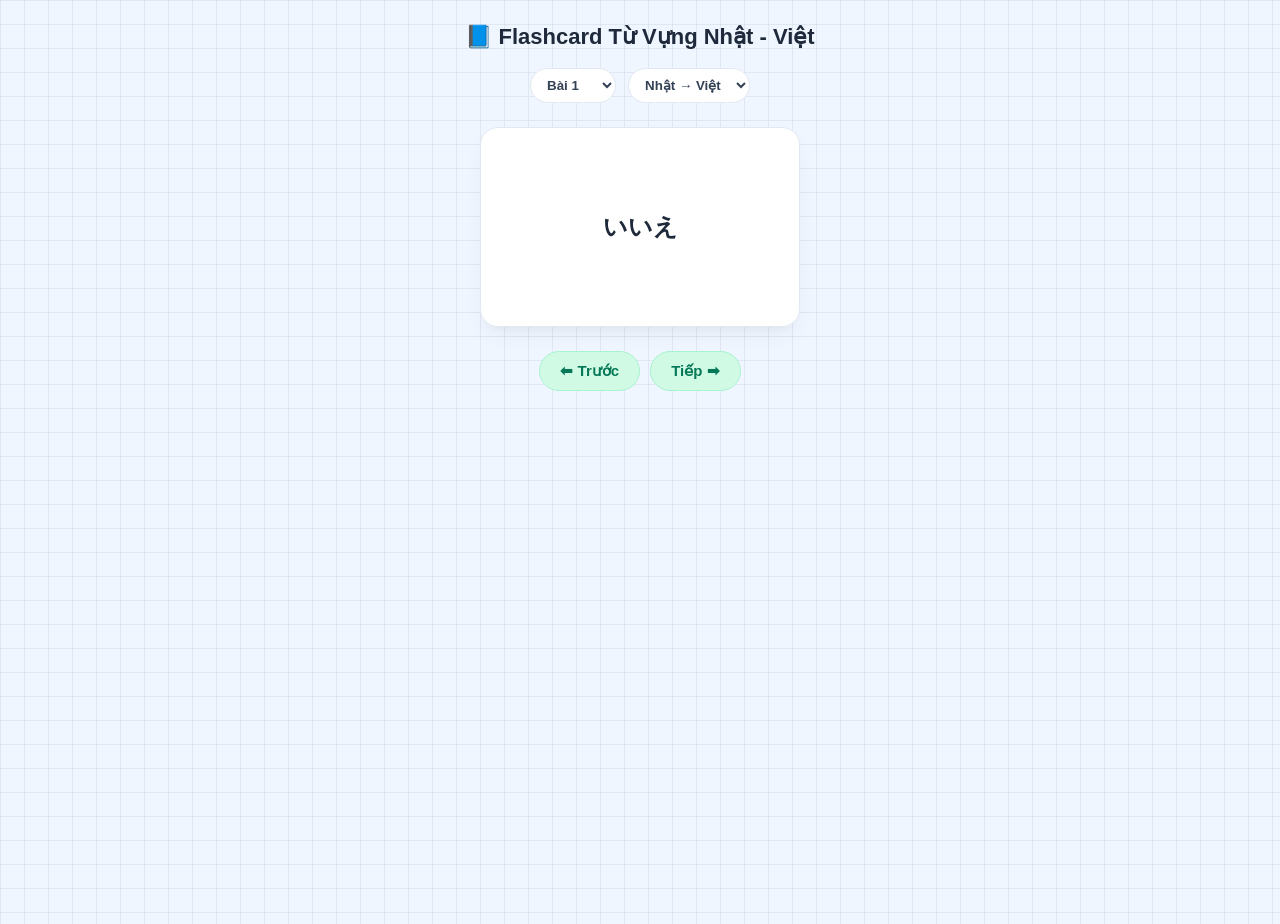
==== lessons.html @ 996d9944 "add dashboard page and refactor code" ====
<!DOCTYPE html>
<html lang="en">

<head>
  <meta charset="UTF-8">
  <meta name="viewport" content="width=device-width, initial-scale=1" />
  <title>Flashcard Học Từ Vựng</title>
  <link rel="stylesheet" href="base.css">
  <link rel="stylesheet" href="lessons.css">
</head>

<body>

  <h2>📘 Flashcard Từ Vựng Nhật - Việt</h2>

  <div class="top-bar">
    <select id="lesson">
      <option value="lesson1">Bài 1</option>
      <option value="lesson2">Bài 2</option>
      <option value="lesson3">Bài 3</option>
      <option value="lesson4">Bài 4</option>
      <option value="lesson5">Bài 5</option>
      <option value="lesson6">Bài 6</option>
      <option value="lesson7">Bài 7</option>
      <option value="lesson8">Bài 8</option>
      <option value="lesson9">Bài 9</option>
      <option value="lesson10">Bài 10</option>
      <option value="lesson11">Bài 11</option>
      <option value="lesson12">Bài 12</option>
      <option value="lesson13">Bài 13</option>
      <option value="lesson14">Bài 14</option>
      <option value="lesson15">Bài 15</option>
      <option value="lesson16">Bài 16</option>
      <option value="lesson17">Bài 17</option>
      <option value="lesson18">Bài 18</option>
      <option value="lesson19">Bài 19</option>
      <option value="lesson20">Bài 20</option>
      <option value="lesson21">Bài 21</option>
      <option value="lesson22">Bài 22</option>
      <option value="lesson23">Bài 23</option>
      <option value="lesson24">Bài 24</option>
      <option value="lesson25">Bài 25</option>
      <option value="lesson26">Bài 26</option>
      <option value="lesson27">Bài 27</option>
      <option value="lesson28">Bài 28</option>
      <option value="lesson29">Bài 29</option>
      <option value="lesson30">Bài 30</option>
    </select>

    <select id="direction">
      <option value="jp-vn">Nhật → Việt</option>
      <option value="vn-jp">Việt → Nhật</option>
    </select>
  </div>

  <div class="card-container" id="cardContainer">
  <div class="card" id="card">
    <div class="front" id="frontText">Bấm để xem nghĩa</div>
    <div class="back" id="backText">...</div>
  </div>
</div>

  <div id="quizArea" style="display: none;">
  <input type="text" id="quizInput" placeholder="Nhập nghĩa...">
  <br><br>
  <button id="btnCheckAnswer" style="width: 100%;">Kiểm tra</button>
  <div id="feedback"></div>
  <div id="summary"></div>
</div>

  <div class="controls">
  <button id="btnPrev">⬅ Trước</button>
  <button id="btnNext">Tiếp ➡</button>
</div>

  <div id="exampleBox" class="example-box" style="display:none;">
    <div class="example-header">
      📝 Ví dụ
    </div>

    <div class="example-content">
      <div id="exampleJp"></div>
      <div id="exampleVn"></div>
    </div>
  </div>

  <script type="module" src="index.js"></script>
</body>

</html>
---- base.css ----
/* ==================== BASE & VARIABLES ==================== */
:root {
  /* Tông màu chủ đạo */
  --bg-color: #f0f6ff;
  --grid-color: rgba(203, 213, 225, 0.45);
  
  --mint-bg: #d1fae5;
  --mint-hover: #bbf7d0;
  --mint-border: #a7f3d0;
  --mint-text: #047857;
  
  --surface: #ffffff;
  --text-title: #1e293b;
  --text-main: #334155;
  --border-color: #e2e8f0;
  
  --shadow-sm: 0 2px 8px rgba(15, 23, 42, 0.05);
  --shadow-card: 0 10px 25px -5px rgba(0, 0, 0, 0.06), 0 8px 10px -6px rgba(0, 0, 0, 0.04);
  
  --radius-pill: 9999px;
  --radius-card: 18px;
}

* {
  box-sizing: border-box;
  user-select: none;
  touch-action: manipulation;
  -webkit-user-select: none;
}

body {
  margin: 0;
  padding: 0;
  font-family: 'Segoe UI', Roboto, Helvetica, Arial, sans-serif;
  background-color: var(--bg-color);
  background-image: 
    linear-gradient(to right, var(--grid-color) 1px, transparent 1px),
    linear-gradient(to bottom, var(--grid-color) 1px, transparent 1px);
  background-size: 24px 24px;
  color: var(--text-main);
  min-height: 100vh;
}

/* Nút bấm dùng chung */
button {
  background: var(--mint-bg);
  color: var(--mint-text);
  border: 1px solid var(--mint-border);
  padding: 10px 20px;
  font-size: 15px;
  font-weight: 700;
  border-radius: var(--radius-pill);
  cursor: pointer;
  transition: all 0.2s ease;
}

button:hover {
  background: var(--mint-hover);
  transform: translateY(-1px);
}

button:active {
  transform: translateY(1px);
}
---- lessons.css ----
/* ==================== FLASHCARD LESSONS ==================== */
h2 {
  text-align: center;
  color: var(--text-title);
  margin-top: 24px;
  font-size: 22px;
}

.top-bar {
  display: flex;
  justify-content: center;
  gap: 12px;
  margin-bottom: 24px;
}

select {
  padding: 8px 12px;
  border-radius: var(--radius-pill);
  border: 1px solid var(--border-color);
  background: var(--surface);
  color: var(--text-main);
  font-weight: 600;
  outline: none;
}

.card-container {
  perspective: 1000px;
  width: 320px;
  height: 200px;
  margin: 0 auto 24px;
}

.card {
  width: 100%;
  height: 100%;
  position: relative;
  transform-style: preserve-3d;
  transition: transform 0.6s cubic-bezier(0.4, 0, 0.2, 1);
  cursor: pointer;
  border-radius: var(--radius-card);
  box-shadow: var(--shadow-card);
}

.card.flipped {
  transform: rotateY(180deg);
}

.front, .back {
  position: absolute;
  width: 100%;
  height: 100%;
  backface-visibility: hidden;
  display: flex;
  align-items: center;
  justify-content: center;
  font-size: 24px;
  font-weight: bold;
  border-radius: var(--radius-card);
  background: var(--surface);
  border: 1px solid var(--border-color);
  padding: 16px;
  text-align: center;
}

.front {
  color: var(--text-title);
}

.back {
  transform: rotateY(180deg);
  color: var(--mint-text);
  background: #f0fdf4;
  border-color: var(--mint-border);
}

.controls {
  display: flex;
  justify-content: center;
  gap: 10px;
  margin-bottom: 20px;
}

#quizArea {
  max-width: 320px;
  margin: 0 auto 20px;
  text-align: center;
}

#quizInput {
  width: 100%;
  padding: 10px 16px;
  border-radius: var(--radius-pill);
  border: 1px solid var(--border-color);
  outline: none;
  font-size: 15px;
}

.example-box {
  width: 360px;
  max-width: 90%;
  margin: 20px auto;
  background: var(--surface);
  border-radius: var(--radius-card);
  padding: 16px;
  border-left: 4px solid var(--mint-text);
  box-shadow: var(--shadow-sm);
}
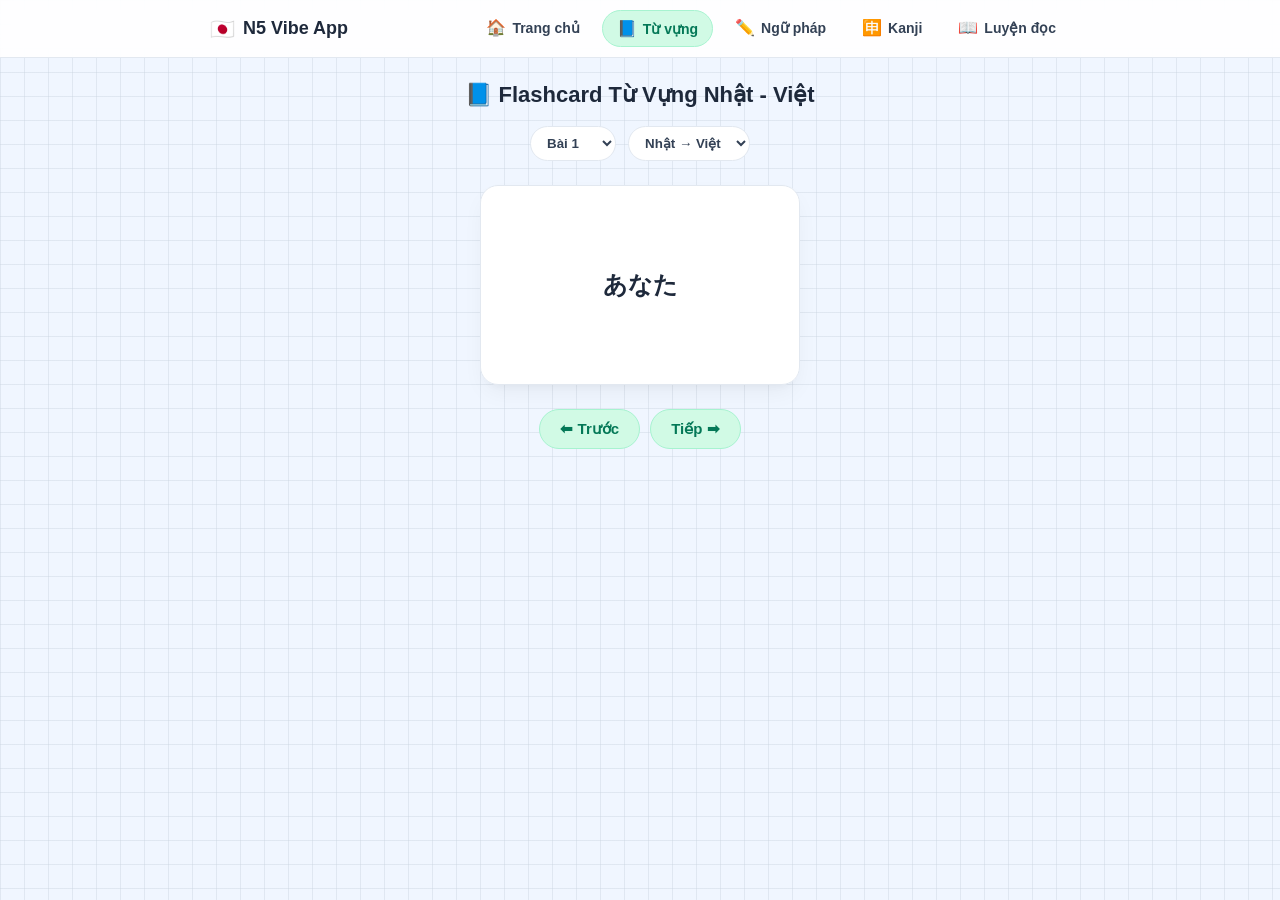
==== commit f843e6b5: "update UI" ====
--- a/lessons.html
+++ b/lessons.html
@@ -7,9 +7,10 @@
   <title>Flashcard Học Từ Vựng</title>
   <link rel="stylesheet" href="base.css">
   <link rel="stylesheet" href="lessons.css">
+  <script src="navbar.js" defer></script>
 </head>
 
-<body>
+<body data-page="lessons">
 
   <h2>📘 Flashcard Từ Vựng Nhật - Việt</h2>
 
--- a/base.css
+++ b/base.css
@@ -61,4 +61,133 @@
 
 button:active {
   transform: translateY(1px);
+}
+
+/* ==================== RESPONSIVE NAVIGATION BAR ==================== */
+.app-navbar {
+  background: rgba(255, 255, 255, 0.9);
+  backdrop-filter: blur(10px);
+  -webkit-backdrop-filter: blur(10px);
+  border-bottom: 1px solid var(--border-color);
+  position: sticky;
+  top: 0;
+  z-index: 1000;
+  transition: all 0.3s ease;
+}
+
+.navbar-container {
+  max-width: 900px;
+  margin: 0 auto;
+  display: flex;
+  align-items: center;
+  justify-content: space-between;
+  padding: 10px 20px;
+}
+
+/* Brand/Logo */
+.nav-brand {
+  display: flex;
+  align-items: center;
+  gap: 8px;
+  text-decoration: none;
+  font-weight: 800;
+  font-size: 18px;
+  color: var(--text-title);
+}
+
+.brand-icon {
+  font-size: 20px;
+}
+
+/* Nav Menu Desktop */
+.nav-links {
+  display: flex;
+  list-style: none;
+  margin: 0;
+  padding: 0;
+  gap: 8px;
+}
+
+.nav-item {
+  display: flex;
+  align-items: center;
+  gap: 6px;
+  padding: 8px 14px;
+  border-radius: var(--radius-pill);
+  text-decoration: none;
+  color: var(--text-main);
+  font-weight: 600;
+  font-size: 14px;
+  transition: all 0.2s ease;
+}
+
+.nav-item:hover {
+  background: var(--mint-bg);
+  color: var(--mint-text);
+}
+
+.nav-item.active {
+  background: var(--mint-bg);
+  color: var(--mint-text);
+  border: 1px solid var(--mint-border);
+}
+
+.nav-icon {
+  font-size: 16px;
+}
+
+/* Pad padding cho body để không bị đè nội dung trên mobile */
+body {
+  padding-bottom: 0;
+}
+
+/* ==================== MOBILE BOTTOM NAVBAR (< 640px) ==================== */
+@media (max-width: 639px) {
+  body {
+    padding-bottom: 75px; /* Để trống phần đáy không bị che nội dung */
+  }
+
+  .app-navbar {
+    position: fixed;
+    top: auto;
+    bottom: 0;
+    left: 0;
+    right: 0;
+    border-top: 1px solid var(--border-color);
+    border-bottom: none;
+    box-shadow: 0 -4px 20px rgba(0, 0, 0, 0.06);
+    background: rgba(255, 255, 255, 0.95);
+  }
+
+  .navbar-container {
+    padding: 6px 12px;
+    justify-content: center;
+  }
+
+  .nav-brand {
+    display: none; /* Ẩn Logo trên Mobile để dành trọn diện tích cho menu */
+  }
+
+  .nav-links {
+    width: 100%;
+    justify-content: space-around;
+    gap: 0;
+  }
+
+  .nav-item {
+    flex-direction: column;
+    gap: 2px;
+    padding: 6px 10px;
+    font-size: 11px;
+    border-radius: 12px;
+  }
+
+  .nav-icon {
+    font-size: 20px;
+  }
+
+  .nav-item.active {
+    background: var(--mint-bg);
+    transform: translateY(-2px);
+  }
 }
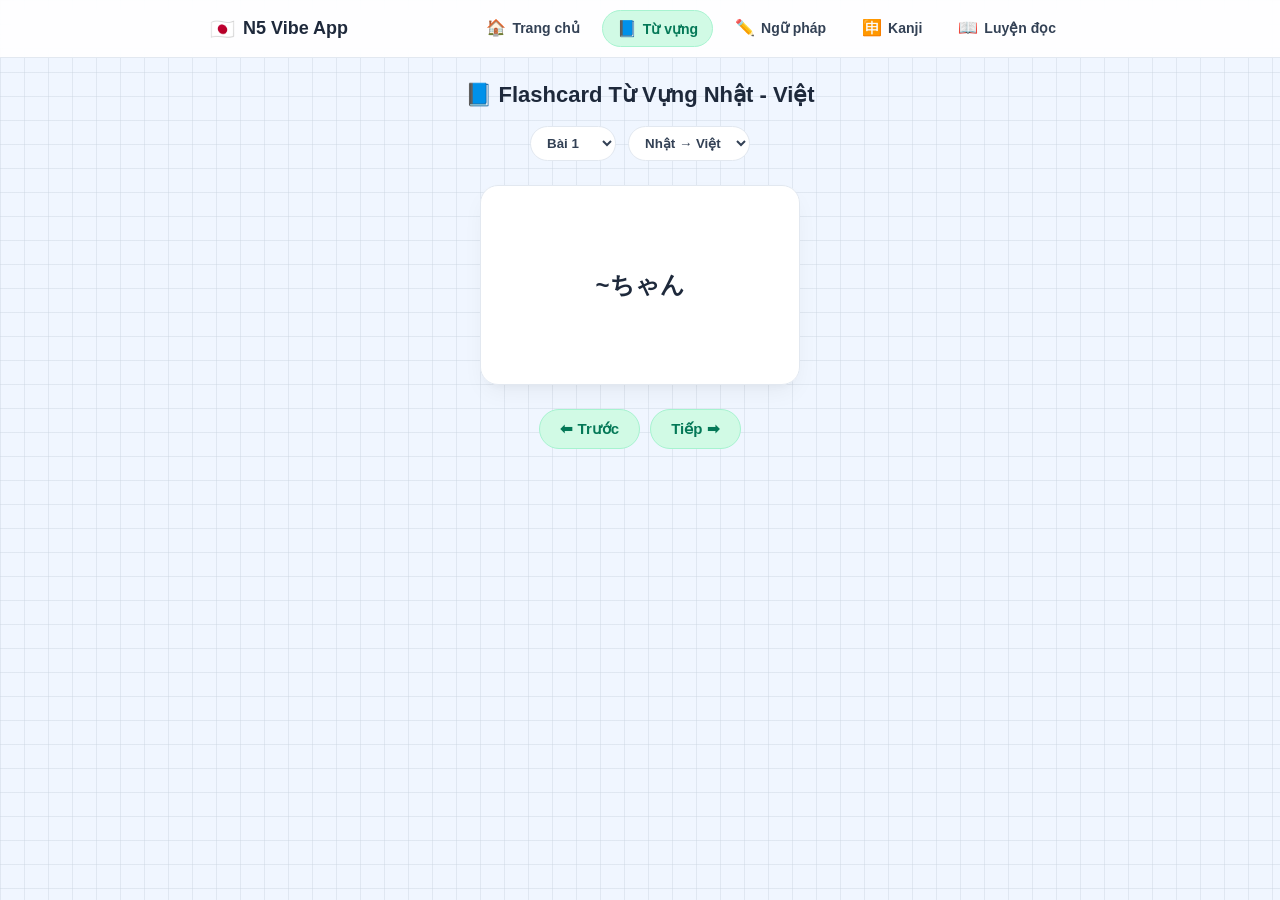
==== commit 0109f575: "refactor folder" ====
--- a/lessons.html
+++ b/lessons.html
@@ -5,9 +5,9 @@
   <meta charset="UTF-8">
   <meta name="viewport" content="width=device-width, initial-scale=1" />
   <title>Flashcard Học Từ Vựng</title>
-  <link rel="stylesheet" href="base.css">
-  <link rel="stylesheet" href="lessons.css">
-  <script src="navbar.js" defer></script>
+  <link rel="stylesheet" href="css/base.css">
+  <link rel="stylesheet" href="css/lessons.css">
+  <script src="components/navbar.js" defer></script>
 </head>
 
 <body data-page="lessons">
@@ -85,7 +85,7 @@
     </div>
   </div>
 
-  <script type="module" src="index.js"></script>
+  <script type="module" src="js/lessons.js"></script>
 </body>
 
 </html>
--- a/css/base.css
+++ b/css/base.css
@@ -0,0 +1,193 @@
+/* ==================== BASE & VARIABLES ==================== */
+:root {
+  /* Tông màu chủ đạo */
+  --bg-color: #f0f6ff;
+  --grid-color: rgba(203, 213, 225, 0.45);
+  
+  --mint-bg: #d1fae5;
+  --mint-hover: #bbf7d0;
+  --mint-border: #a7f3d0;
+  --mint-text: #047857;
+  
+  --surface: #ffffff;
+  --text-title: #1e293b;
+  --text-main: #334155;
+  --border-color: #e2e8f0;
+  
+  --shadow-sm: 0 2px 8px rgba(15, 23, 42, 0.05);
+  --shadow-card: 0 10px 25px -5px rgba(0, 0, 0, 0.06), 0 8px 10px -6px rgba(0, 0, 0, 0.04);
+  
+  --radius-pill: 9999px;
+  --radius-card: 18px;
+}
+
+* {
+  box-sizing: border-box;
+  user-select: none;
+  touch-action: manipulation;
+  -webkit-user-select: none;
+}
+
+body {
+  margin: 0;
+  padding: 0;
+  font-family: 'Segoe UI', Roboto, Helvetica, Arial, sans-serif;
+  background-color: var(--bg-color);
+  background-image: 
+    linear-gradient(to right, var(--grid-color) 1px, transparent 1px),
+    linear-gradient(to bottom, var(--grid-color) 1px, transparent 1px);
+  background-size: 24px 24px;
+  color: var(--text-main);
+  min-height: 100vh;
+}
+
+/* Nút bấm dùng chung */
+button {
+  background: var(--mint-bg);
+  color: var(--mint-text);
+  border: 1px solid var(--mint-border);
+  padding: 10px 20px;
+  font-size: 15px;
+  font-weight: 700;
+  border-radius: var(--radius-pill);
+  cursor: pointer;
+  transition: all 0.2s ease;
+}
+
+button:hover {
+  background: var(--mint-hover);
+  transform: translateY(-1px);
+}
+
+button:active {
+  transform: translateY(1px);
+}
+
+/* ==================== RESPONSIVE NAVIGATION BAR ==================== */
+.app-navbar {
+  background: rgba(255, 255, 255, 0.9);
+  backdrop-filter: blur(10px);
+  -webkit-backdrop-filter: blur(10px);
+  border-bottom: 1px solid var(--border-color);
+  position: sticky;
+  top: 0;
+  z-index: 1000;
+  transition: all 0.3s ease;
+}
+
+.navbar-container {
+  max-width: 900px;
+  margin: 0 auto;
+  display: flex;
+  align-items: center;
+  justify-content: space-between;
+  padding: 10px 20px;
+}
+
+/* Brand/Logo */
+.nav-brand {
+  display: flex;
+  align-items: center;
+  gap: 8px;
+  text-decoration: none;
+  font-weight: 800;
+  font-size: 18px;
+  color: var(--text-title);
+}
+
+.brand-icon {
+  font-size: 20px;
+}
+
+/* Nav Menu Desktop */
+.nav-links {
+  display: flex;
+  list-style: none;
+  margin: 0;
+  padding: 0;
+  gap: 8px;
+}
+
+.nav-item {
+  display: flex;
+  align-items: center;
+  gap: 6px;
+  padding: 8px 14px;
+  border-radius: var(--radius-pill);
+  text-decoration: none;
+  color: var(--text-main);
+  font-weight: 600;
+  font-size: 14px;
+  transition: all 0.2s ease;
+}
+
+.nav-item:hover {
+  background: var(--mint-bg);
+  color: var(--mint-text);
+}
+
+.nav-item.active {
+  background: var(--mint-bg);
+  color: var(--mint-text);
+  border: 1px solid var(--mint-border);
+}
+
+.nav-icon {
+  font-size: 16px;
+}
+
+/* Pad padding cho body để không bị đè nội dung trên mobile */
+body {
+  padding-bottom: 0;
+}
+
+/* ==================== MOBILE BOTTOM NAVBAR (< 640px) ==================== */
+@media (max-width: 639px) {
+  body {
+    padding-bottom: 75px; /* Để trống phần đáy không bị che nội dung */
+  }
+
+  .app-navbar {
+    position: fixed;
+    top: auto;
+    bottom: 0;
+    left: 0;
+    right: 0;
+    border-top: 1px solid var(--border-color);
+    border-bottom: none;
+    box-shadow: 0 -4px 20px rgba(0, 0, 0, 0.06);
+    background: rgba(255, 255, 255, 0.95);
+  }
+
+  .navbar-container {
+    padding: 6px 12px;
+    justify-content: center;
+  }
+
+  .nav-brand {
+    display: none; /* Ẩn Logo trên Mobile để dành trọn diện tích cho menu */
+  }
+
+  .nav-links {
+    width: 100%;
+    justify-content: space-around;
+    gap: 0;
+  }
+
+  .nav-item {
+    flex-direction: column;
+    gap: 2px;
+    padding: 6px 10px;
+    font-size: 11px;
+    border-radius: 12px;
+  }
+
+  .nav-icon {
+    font-size: 20px;
+  }
+
+  .nav-item.active {
+    background: var(--mint-bg);
+    transform: translateY(-2px);
+  }
+}
--- a/css/lessons.css
+++ b/css/lessons.css
@@ -0,0 +1,107 @@
+/* ==================== FLASHCARD LESSONS ==================== */
+h2 {
+  text-align: center;
+  color: var(--text-title);
+  margin-top: 24px;
+  font-size: 22px;
+}
+
+.top-bar {
+  display: flex;
+  justify-content: center;
+  gap: 12px;
+  margin-bottom: 24px;
+}
+
+select {
+  padding: 8px 12px;
+  border-radius: var(--radius-pill);
+  border: 1px solid var(--border-color);
+  background: var(--surface);
+  color: var(--text-main);
+  font-weight: 600;
+  outline: none;
+}
+
+.card-container {
+  perspective: 1000px;
+  width: 320px;
+  height: 200px;
+  margin: 0 auto 24px;
+}
+
+.card {
+  width: 100%;
+  height: 100%;
+  position: relative;
+  transform-style: preserve-3d;
+  transition: transform 0.6s cubic-bezier(0.4, 0, 0.2, 1);
+  cursor: pointer;
+  border-radius: var(--radius-card);
+  box-shadow: var(--shadow-card);
+}
+
+.card.flipped {
+  transform: rotateY(180deg);
+}
+
+.front, .back {
+  position: absolute;
+  width: 100%;
+  height: 100%;
+  backface-visibility: hidden;
+  display: flex;
+  align-items: center;
+  justify-content: center;
+  font-size: 24px;
+  font-weight: bold;
+  border-radius: var(--radius-card);
+  background: var(--surface);
+  border: 1px solid var(--border-color);
+  padding: 16px;
+  text-align: center;
+}
+
+.front {
+  color: var(--text-title);
+}
+
+.back {
+  transform: rotateY(180deg);
+  color: var(--mint-text);
+  background: #f0fdf4;
+  border-color: var(--mint-border);
+}
+
+.controls {
+  display: flex;
+  justify-content: center;
+  gap: 10px;
+  margin-bottom: 20px;
+}
+
+#quizArea {
+  max-width: 320px;
+  margin: 0 auto 20px;
+  text-align: center;
+}
+
+#quizInput {
+  width: 100%;
+  padding: 10px 16px;
+  border-radius: var(--radius-pill);
+  border: 1px solid var(--border-color);
+  outline: none;
+  font-size: 15px;
+}
+
+.example-box {
+  width: 360px;
+  max-width: 90%;
+  margin: 20px auto;
+  background: var(--surface);
+  border-radius: var(--radius-card);
+  padding: 16px;
+  border-left: 4px solid var(--mint-text);
+  box-shadow: var(--shadow-sm);
+}
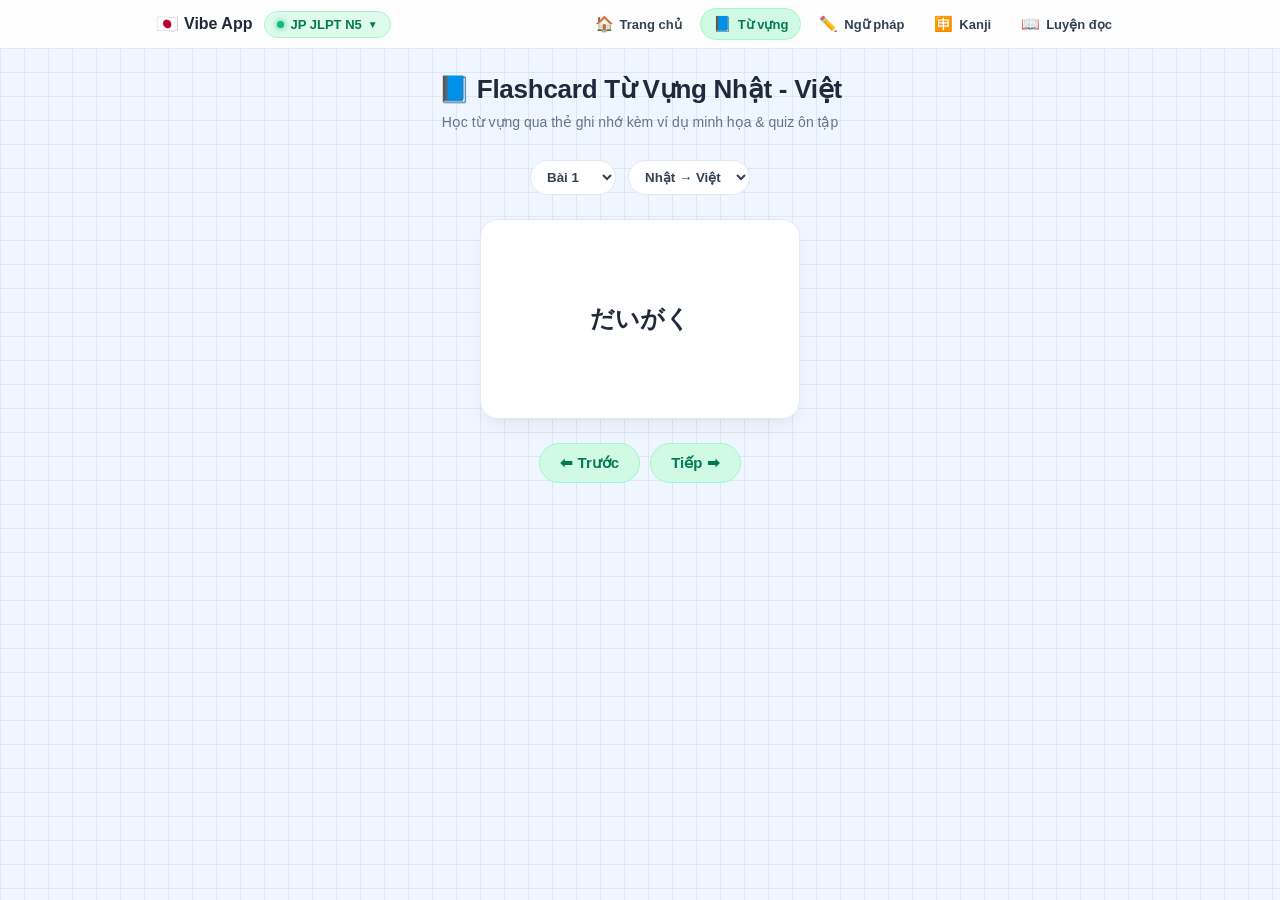
==== commit 95344101: "update" ====
--- a/lessons.html
+++ b/lessons.html
@@ -12,76 +12,81 @@
 
 <body data-page="lessons">
 
-  <h2>📘 Flashcard Từ Vựng Nhật - Việt</h2>
+  <div class="main-container">
+    <header class="page-header">
+      <h1 class="page-title">📘 Flashcard Từ Vựng Nhật - Việt</h1>
+      <p class="page-subtitle">Học từ vựng qua thẻ ghi nhớ kèm ví dụ minh họa & quiz ôn tập</p>
+    </header>
 
-  <div class="top-bar">
-    <select id="lesson">
-      <option value="lesson1">Bài 1</option>
-      <option value="lesson2">Bài 2</option>
-      <option value="lesson3">Bài 3</option>
-      <option value="lesson4">Bài 4</option>
-      <option value="lesson5">Bài 5</option>
-      <option value="lesson6">Bài 6</option>
-      <option value="lesson7">Bài 7</option>
-      <option value="lesson8">Bài 8</option>
-      <option value="lesson9">Bài 9</option>
-      <option value="lesson10">Bài 10</option>
-      <option value="lesson11">Bài 11</option>
-      <option value="lesson12">Bài 12</option>
-      <option value="lesson13">Bài 13</option>
-      <option value="lesson14">Bài 14</option>
-      <option value="lesson15">Bài 15</option>
-      <option value="lesson16">Bài 16</option>
-      <option value="lesson17">Bài 17</option>
-      <option value="lesson18">Bài 18</option>
-      <option value="lesson19">Bài 19</option>
-      <option value="lesson20">Bài 20</option>
-      <option value="lesson21">Bài 21</option>
-      <option value="lesson22">Bài 22</option>
-      <option value="lesson23">Bài 23</option>
-      <option value="lesson24">Bài 24</option>
-      <option value="lesson25">Bài 25</option>
-      <option value="lesson26">Bài 26</option>
-      <option value="lesson27">Bài 27</option>
-      <option value="lesson28">Bài 28</option>
-      <option value="lesson29">Bài 29</option>
-      <option value="lesson30">Bài 30</option>
-    </select>
+    <div class="top-bar">
+      <select id="lesson">
+        <option value="lesson1">Bài 1</option>
+        <option value="lesson2">Bài 2</option>
+        <option value="lesson3">Bài 3</option>
+        <option value="lesson4">Bài 4</option>
+        <option value="lesson5">Bài 5</option>
+        <option value="lesson6">Bài 6</option>
+        <option value="lesson7">Bài 7</option>
+        <option value="lesson8">Bài 8</option>
+        <option value="lesson9">Bài 9</option>
+        <option value="lesson10">Bài 10</option>
+        <option value="lesson11">Bài 11</option>
+        <option value="lesson12">Bài 12</option>
+        <option value="lesson13">Bài 13</option>
+        <option value="lesson14">Bài 14</option>
+        <option value="lesson15">Bài 15</option>
+        <option value="lesson16">Bài 16</option>
+        <option value="lesson17">Bài 17</option>
+        <option value="lesson18">Bài 18</option>
+        <option value="lesson19">Bài 19</option>
+        <option value="lesson20">Bài 20</option>
+        <option value="lesson21">Bài 21</option>
+        <option value="lesson22">Bài 22</option>
+        <option value="lesson23">Bài 23</option>
+        <option value="lesson24">Bài 24</option>
+        <option value="lesson25">Bài 25</option>
+        <option value="lesson26">Bài 26</option>
+        <option value="lesson27">Bài 27</option>
+        <option value="lesson28">Bài 28</option>
+        <option value="lesson29">Bài 29</option>
+        <option value="lesson30">Bài 30</option>
+      </select>
 
-    <select id="direction">
-      <option value="jp-vn">Nhật → Việt</option>
-      <option value="vn-jp">Việt → Nhật</option>
-    </select>
-  </div>
-
-  <div class="card-container" id="cardContainer">
-  <div class="card" id="card">
-    <div class="front" id="frontText">Bấm để xem nghĩa</div>
-    <div class="back" id="backText">...</div>
-  </div>
-</div>
-
-  <div id="quizArea" style="display: none;">
-  <input type="text" id="quizInput" placeholder="Nhập nghĩa...">
-  <br><br>
-  <button id="btnCheckAnswer" style="width: 100%;">Kiểm tra</button>
-  <div id="feedback"></div>
-  <div id="summary"></div>
-</div>
-
-  <div class="controls">
-  <button id="btnPrev">⬅ Trước</button>
-  <button id="btnNext">Tiếp ➡</button>
-</div>
-
-  <div id="exampleBox" class="example-box" style="display:none;">
-    <div class="example-header">
-      📝 Ví dụ
+      <select id="direction">
+        <option value="jp-vn">Nhật → Việt</option>
+        <option value="vn-jp">Việt → Nhật</option>
+      </select>
     </div>
 
-    <div class="example-content">
-      <div id="exampleJp"></div>
-      <div id="exampleVn"></div>
+    <div class="card-container" id="cardContainer">
+      <div class="card" id="card">
+        <div class="front" id="frontText">Bấm để xem nghĩa</div>
+        <div class="back" id="backText">...</div>
+      </div>
+    </div>
+
+    <div id="quizArea" style="display: none;">
+      <input type="text" id="quizInput" placeholder="Nhập nghĩa...">
+      <br><br>
+      <button id="btnCheckAnswer" style="width: 100%;">Kiểm tra</button>
+      <div id="feedback"></div>
+      <div id="summary"></div>
+    </div>
+
+    <div class="controls">
+      <button id="btnPrev">⬅ Trước</button>
+      <button id="btnNext">Tiếp ➡</button>
+    </div>
+
+    <div id="exampleBox" class="example-box" style="display:none;">
+      <div class="example-header">
+        📝 Ví dụ
+      </div>
+
+      <div class="example-content">
+        <div id="exampleJp"></div>
+        <div id="exampleVn"></div>
+      </div>
     </div>
   </div>
 
--- a/css/base.css
+++ b/css/base.css
@@ -19,6 +19,19 @@
   
   --radius-pill: 9999px;
   --radius-card: 18px;
+
+  /* Chuẩn hóa Tiêu đề & Header dùng chung cho toàn bộ Trang */
+  --header-title-size: 26px;
+  --header-title-weight: 800;
+  --header-title-color: #1e293b;
+  --header-subtitle-size: 14px;
+  --header-subtitle-color: #64748b;
+  --header-margin-bottom: 28px;
+
+  /* Chuẩn hóa Container & Padding dùng chung cho tất cả các trang */
+  --container-max-width: 800px;
+  --container-padding-desktop: 24px 16px;
+  --container-padding-mobile: 16px 12px;
 }
 
 * {
@@ -63,6 +76,43 @@
   transform: translateY(1px);
 }
 
+/* ==================== UNIFIED MAIN CONTAINER ==================== */
+.main-container {
+  max-width: var(--container-max-width);
+  margin: 0 auto;
+  padding: var(--container-padding-desktop);
+  width: 100%;
+}
+
+@media (max-width: 639px) {
+  .main-container {
+    padding: var(--container-padding-mobile);
+  }
+}
+
+/* ==================== UNIFIED PAGE HEADER COMPONENT ==================== */
+.page-header, .app-header {
+  text-align: center;
+  margin-top: 0;
+  margin-bottom: var(--header-margin-bottom);
+}
+
+.page-title, .app-header h1 {
+  font-size: var(--header-title-size);
+  font-weight: var(--header-title-weight);
+  color: var(--header-title-color);
+  margin: 0 0 6px 0;
+  line-height: 1.3;
+  letter-spacing: -0.01em;
+}
+
+.page-subtitle, .subtitle {
+  color: var(--header-subtitle-color);
+  font-size: var(--header-subtitle-size);
+  margin: 0;
+  line-height: 1.4;
+}
+
 /* ==================== RESPONSIVE NAVIGATION BAR ==================== */
 .app-navbar {
   background: rgba(255, 255, 255, 0.9);
@@ -76,27 +126,34 @@
 }
 
 .navbar-container {
-  max-width: 900px;
+  max-width: 1000px;
   margin: 0 auto;
   display: flex;
   align-items: center;
   justify-content: space-between;
-  padding: 10px 20px;
+  padding: 8px 16px;
+  gap: 12px;
 }
 
 /* Brand/Logo */
 .nav-brand {
   display: flex;
   align-items: center;
-  gap: 8px;
+  gap: 6px;
   text-decoration: none;
   font-weight: 800;
+  font-size: 16px;
+  color: var(--text-title);
+  white-space: nowrap;
+  flex-shrink: 0;
+}
+
+.brand-text {
+  white-space: nowrap;
+}
+
+.brand-icon {
   font-size: 18px;
-  color: var(--text-title);
-}
-
-.brand-icon {
-  font-size: 20px;
 }
 
 /* Nav Menu Desktop */
@@ -105,20 +162,26 @@
   list-style: none;
   margin: 0;
   padding: 0;
-  gap: 8px;
+  gap: 6px;
+  align-items: center;
 }
 
 .nav-item {
   display: flex;
   align-items: center;
   gap: 6px;
-  padding: 8px 14px;
+  padding: 6px 12px;
   border-radius: var(--radius-pill);
   text-decoration: none;
   color: var(--text-main);
   font-weight: 600;
-  font-size: 14px;
+  font-size: 13px;
+  white-space: nowrap;
   transition: all 0.2s ease;
+}
+
+.nav-label {
+  white-space: nowrap;
 }
 
 .nav-item:hover {
@@ -133,7 +196,7 @@
 }
 
 .nav-icon {
-  font-size: 16px;
+  font-size: 15px;
 }
 
 /* Pad padding cho body để không bị đè nội dung trên mobile */
@@ -164,8 +227,8 @@
     justify-content: center;
   }
 
-  .nav-brand {
-    display: none; /* Ẩn Logo trên Mobile để dành trọn diện tích cho menu */
+  .nav-brand-wrapper {
+    display: none; /* Ẩn Logo & Badge trên Mobile Bottom Navbar để tiết kiệm diện tích */
   }
 
   .nav-links {
@@ -190,4 +253,182 @@
     background: var(--mint-bg);
     transform: translateY(-2px);
   }
+}
+
+/* ==========================================
+   NAVBAR BRAND WRAPPER & LEVEL BADGE
+   ========================================== */
+.nav-brand-wrapper {
+  display: flex;
+  align-items: center;
+  gap: 12px;
+  flex-shrink: 0;
+  white-space: nowrap;
+}
+
+.level-badge {
+  display: inline-flex;
+  align-items: center;
+  gap: 6px;
+  background-color: rgba(209, 250, 229, 0.7);
+  color: #047857;
+  padding: 5px 12px;
+  border-radius: var(--radius-pill);
+  font-size: 13px;
+  font-weight: 700;
+  cursor: pointer;
+  border: 1px solid var(--mint-border);
+  transition: all 0.2s ease;
+  user-select: none;
+  white-space: nowrap;
+  flex-shrink: 0;
+}
+
+#currentLevelText {
+  white-space: nowrap;
+}
+
+.level-badge:hover {
+  background-color: var(--mint-hover);
+  transform: translateY(-1px);
+  box-shadow: 0 4px 10px rgba(4, 120, 87, 0.12);
+}
+
+.badge-dot {
+  width: 7px;
+  height: 7px;
+  background-color: #10b981;
+  border-radius: 50%;
+  box-shadow: 0 0 6px #10b981;
+}
+
+.badge-arrow {
+  font-size: 10px;
+  transition: transform 0.2s ease;
+}
+
+.level-badge:hover .badge-arrow {
+  transform: translateY(1px);
+}
+
+/* ==========================================
+   LEVEL MODAL OVERLAY & CARD
+   ========================================== */
+.modal-overlay {
+  position: fixed;
+  top: 0;
+  left: 0;
+  width: 100vw;
+  height: 100vh;
+  background-color: rgba(15, 23, 42, 0.45);
+  backdrop-filter: blur(5px);
+  -webkit-backdrop-filter: blur(5px);
+  z-index: 9999;
+  display: flex;
+  align-items: center;
+  justify-content: center;
+  padding: 16px;
+  opacity: 0;
+  visibility: hidden;
+  transition: all 0.25s ease-in-out;
+}
+
+.modal-overlay.active {
+  opacity: 1;
+  visibility: visible;
+}
+
+.modal-card {
+  background: #ffffff;
+  width: 100%;
+  max-width: 400px;
+  border-radius: 20px;
+  padding: 24px;
+  box-shadow: 0 20px 25px -5px rgba(0, 0, 0, 0.1), 0 10px 10px -5px rgba(0, 0, 0, 0.04);
+  transform: translateY(20px) scale(0.95);
+  transition: all 0.25s cubic-bezier(0.34, 1.56, 0.64, 1);
+  border: 1px solid #f1f5f9;
+}
+
+.modal-overlay.active .modal-card {
+  transform: translateY(0) scale(1);
+}
+
+.modal-header {
+  display: flex;
+  justify-content: space-between;
+  align-items: center;
+  margin-bottom: 18px;
+}
+
+.modal-header h3 {
+  margin: 0;
+  font-size: 1.2rem;
+  color: #0f172a;
+  font-weight: 800;
+}
+
+.close-btn {
+  background: transparent;
+  border: none;
+  font-size: 1.5rem;
+  color: #94a3b8;
+  cursor: pointer;
+  padding: 2px 8px;
+  border-radius: 8px;
+  transition: color 0.2s, background-color 0.2s;
+  line-height: 1;
+}
+
+.close-btn:hover {
+  color: #0f172a;
+  background-color: #f1f5f9;
+}
+
+.level-options {
+  display: flex;
+  flex-direction: column;
+  gap: 10px;
+}
+
+.level-btn {
+  display: flex;
+  flex-direction: column;
+  align-items: flex-start;
+  padding: 12px 16px;
+  background-color: #f8fafc;
+  border: 1.5px solid #e2e8f0;
+  border-radius: 14px;
+  cursor: pointer;
+  transition: all 0.2s ease;
+  text-align: left;
+  width: 100%;
+}
+
+.level-btn:hover {
+  border-color: #34d399;
+  background-color: #ecfdf5;
+  transform: translateX(4px);
+}
+
+.level-btn.active {
+  border-color: #059669;
+  background-color: #d1fae5;
+  box-shadow: 0 2px 8px rgba(5, 150, 105, 0.15);
+}
+
+.level-title {
+  font-weight: 700;
+  font-size: 0.95rem;
+  color: #0f172a;
+}
+
+.level-btn.active .level-title {
+  color: #047857;
+}
+
+.level-desc {
+  font-size: 0.8rem;
+  color: #64748b;
+  margin-top: 2px;
 }
--- a/css/lessons.css
+++ b/css/lessons.css
@@ -1,10 +1,5 @@
 /* ==================== FLASHCARD LESSONS ==================== */
-h2 {
-  text-align: center;
-  color: var(--text-title);
-  margin-top: 24px;
-  font-size: 22px;
-}
+
 
 .top-bar {
   display: flex;
